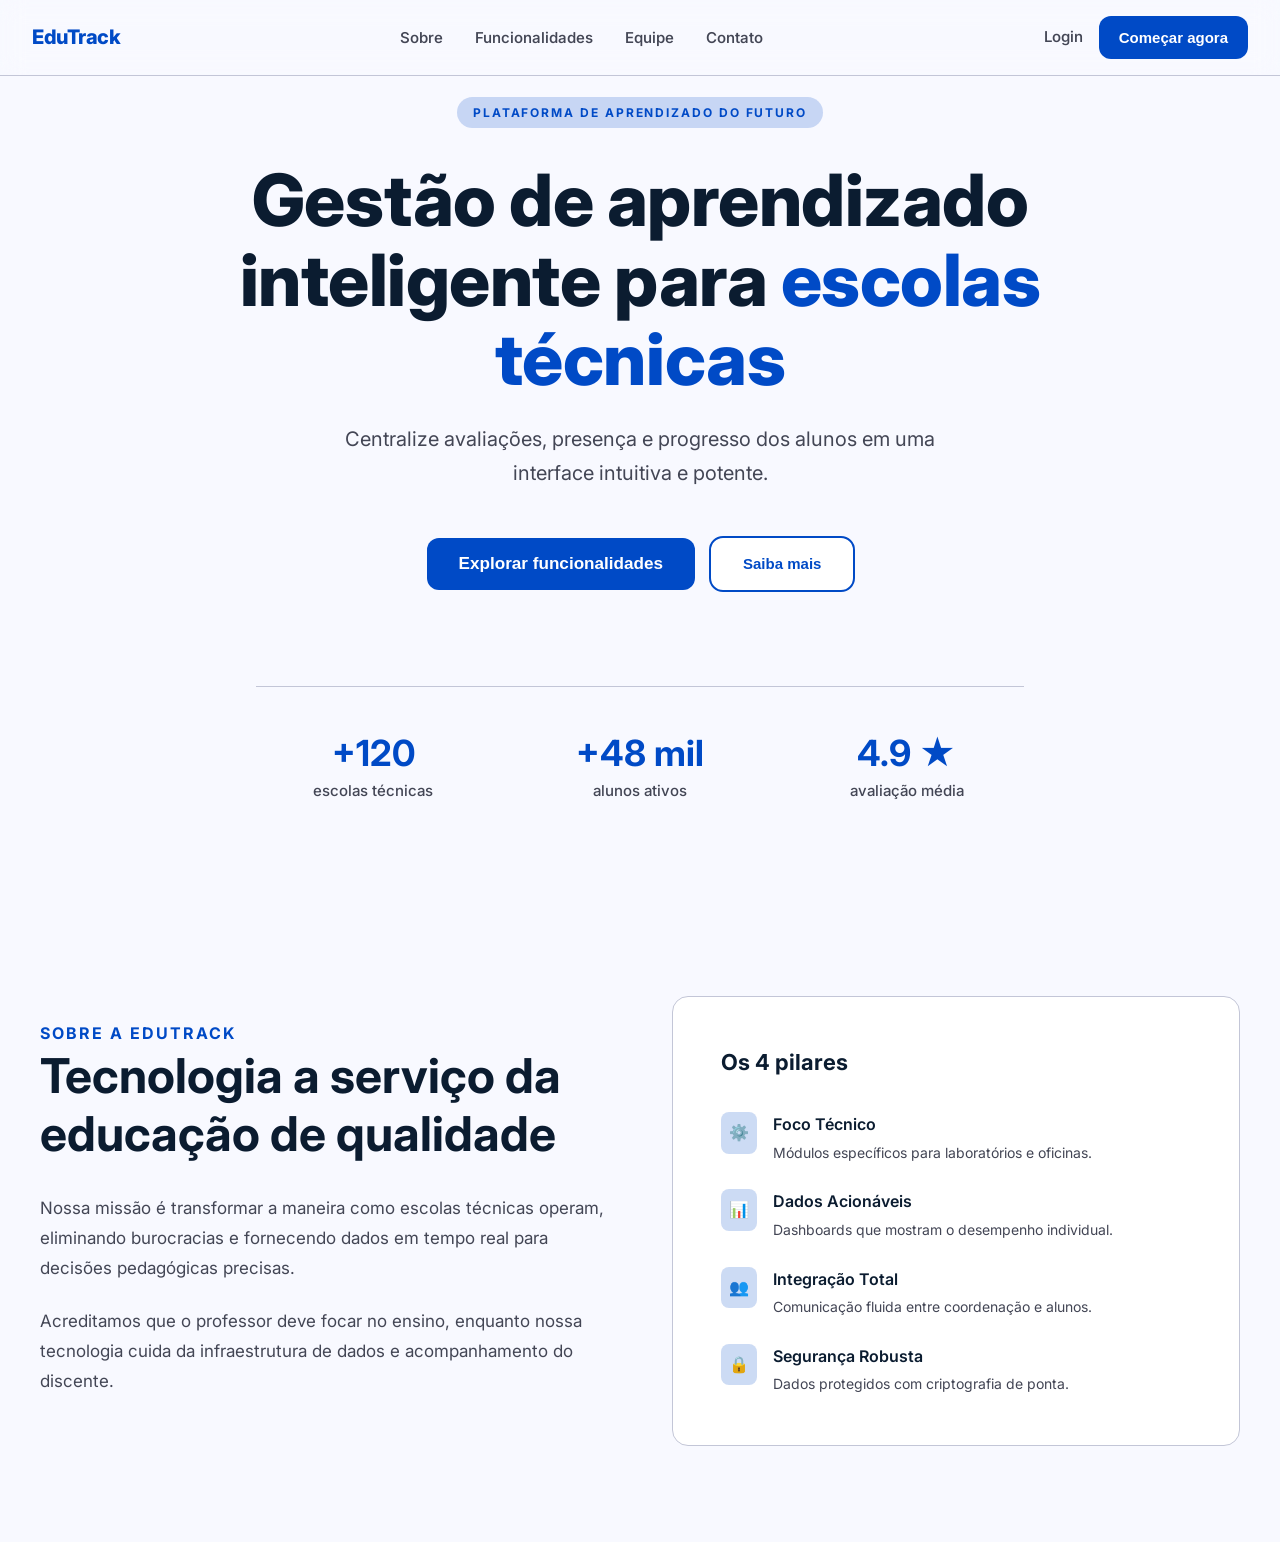
==== aula04/landingPage/index.html @ acf1f59e "Realizado comentario no arquivo CSS" ====
<!DOCTYPE html>
<html lang="pt-br">

<head>
    <meta charset="UTF-8">
    <meta name="viewport" content="width=device-width, initial-scale=1.0">

    <link rel="preconnect" href="https://fonts.googleapis.com">
    <link rel="preconnect" href="https://fonts.gstatic.com" crossorigin>
    <link
        href="https://fonts.googleapis.com/css2?family=Inter:ital,opsz,wght@0,14..32,100..900;1,14..32,100..900&family=Roboto:ital,wght@0,100..900;1,100..900&display=swap"
        rel="stylesheet">

    <link rel="stylesheet" href="style.css">


    <title>Landing Page EduTrack</title>
</head>

<body>

    <header class="navbar">
        <nav class="navbar-inner">

            <a href="#" class="navbar-logo">EduTrack</a>

            <ul class="navbar-links">
                <li><a href="#sobre">Sobre</a></li>
                <li><a href="#funcionalidades">Funcionalidades</a></li>
                <li><a href="#equipe">Equipe</a></li>
                <li><a href="#contato">Contato</a></li>
            </ul>

            <div class="navbar-botoes">
                <a href="#login" class="navbar-login-link">Login</a>
                <button class="navbar-button">Começar agora</button>
            </div>



        </nav>
    </header>

    <main>

        <section class="hero">

            <span class="hero-label">Plataforma de aprendizado do futuro</span>
            <h1 class="hero-titulo">
                Gestão de aprendizado inteligente para <span>escolas técnicas</span>
            </h1>
            <p class="hero-subtitulo">
                Centralize avaliações, presença e progresso dos alunos em uma interface intuitiva e potente.
            </p>

            <div class="hero-botoes">
                <button class="btn-funcionalidades">Explorar funcionalidades</button>
                <button class="btn-saiba-mais">Saiba mais</button>
            </div>

            <div class="hero-estatisticas">
                <!-- Primeiro item -->
                <div class="hero-estatisticas-item">
                    <span class="dados-numeros">+120</span>
                    <span class="dados-descricao">escolas técnicas</span>
                </div>
                <!-- Segundo item -->
                <div class="hero-estatisticas-item">
                    <span class="dados-numeros">+48 mil</span>
                    <span class="dados-descricao">alunos ativos</span>
                </div>
                <!-- Terceiro item -->
                <div class="hero-estatisticas-item">
                    <span class="dados-numeros">4.9 ★</span>
                    <span class="dados-descricao">avaliação média</span>
                </div>

            </div>

        </section>

        <section class="sobre">
            <div class="container">

                <div class="sobre-texto">
                    <!-- Início Primeira coluna -> Coluna dos textos -->
                    <span>Sobre a edutrack</span>
                    <h2 class="sobre-titulo">
                        Tecnologia a serviço da educação de qualidade
                    </h2>
                    <p class="sobre-paragrafo">
                        Nossa missão é transformar a maneira como escolas técnicas operam, eliminando burocracias e
                        fornecendo dados em tempo real para decisões pedagógicas precisas.
                    </p>

                    <p class="sobre-paragrafo">
                        Acreditamos que o professor deve focar no ensino, enquanto nossa tecnologia cuida da
                        infraestrutura de dados e acompanhamento do discente.
                    </p>
                </div> <!-- Final primeira coluna -->

                <!-- Início Segunda coluna -> Coluna dos pilares -->
                <div class="sobre-pilares">

                    <h3 class="sobre-pilares-titulo">Os 4 pilares</h3>
                    <ul class="pilares-lista">
                        <li class="pilar">
                            <div class="pilar-icone">⚙️</div>
                            <div>
                                <strong class="pilar-titulo">Foco Técnico</strong>
                                <span class="pilar-descricao">Módulos específicos para laboratórios e oficinas.</span>
                            </div>

                        </li>
                        <li class="pilar">
                            <div class="pilar-icone">📊</div>
                            <div>
                                <strong class="pilar-titulo">Dados Acionáveis</strong>
                                <span class="pilar-descricao">Dashboards que mostram o desempenho individual.</span>
                            </div>

                        </li>
                        <li class="pilar">
                            <div class="pilar-icone">👥</div>
                            <div>
                                <strong class="pilar-titulo">Integração Total</strong>
                                <span class="pilar-descricao">Comunicação fluida entre coordenação e alunos.</span>
                            </div>

                        </li>
                        <li class="pilar">
                            <div class="pilar-icone">🔒</div>
                            <div>
                                <strong class="pilar-titulo">Segurança Robusta</strong>
                                <span class="pilar-descricao">Dados protegidos com criptografia de ponta.</span>
                            </div>

                        </li>
                    </ul>

                </div>

            </div>
        </section>



    </main>


</body>

</html>
---- aula04/landingPage/style.css ----
/*CSS Reset */

* {
    margin: 0;
    padding: 0;
    box-sizing: border-box;
}

/* Declaração das variáveis CSS (Custom Properties) */

:root {
    /* Cores da Landing Page */ 

    --cor-primaria: #004AC6; 
    --cor-primaria-hover: #003EA8;
    --cor-fundo: #F8F9FF;
    --cor-branca: #FFFFFF;
    --cor-fundo-secundario: #EFF4FF;
    --cor-texto: #0B1C30;
    --cor-texto-suave: #434655;
    --cor-borda: #C3C6D7;

    /* Tipografia */
    --fonte-principal: 'Inter';

    /* Espaçamentos - Medida: rem -> Melhor acessibilidade: respeita configuração do usuário */

    --espaco-xs: 0.5rem;    /* 8px */
    --espaco-sm: 1rem;      /* 16px */
    --espaco-md: 1.5rem;    /* 24px */
    --espaco-lg: 2rem;      /* 32px */ 
    --espaco-xl: 3rem;      /* 48px */
    --espaco-xxl: 6rem;     /* 96px */
    
    /* Bordas arredondadas */ 

    --raio-sm: 0.5rem;
    --raio-md: 0.75rem;
    --raio-lg: 1rem;
}

body {
    font-family: var(--fonte-principal);
    background-color: var(--cor-fundo);
    color: var(--cor-texto);
    line-height: 1.6;
}

.navbar {
    /*Fixa o elemento na tela */
    position: fixed;
    top: 0;
    left: 0;
    width: 100%;
    z-index:99999; /* Posicionamento dos itens em camada: FRENTE - SOBREPOSTO */
    backdrop-filter: blur(12px); /* Efeito de vidro opaco */
    border-bottom: 1px solid var(--cor-borda);
}

.navbar-inner {
    display: flex;
    justify-content: space-between;
    align-items: center;
    max-width: 1280px;
    margin: 0 auto; /* Centraliza o elemento horizontalmente */
    padding: var(--espaco-sm) var(--espaco-lg);
}

.navbar-logo {
    font-size: 1.25rem;
    font-weight: 800;
    color: var(--cor-primaria);
    text-decoration: none;
    letter-spacing: -0.03rem;
}

.navbar-links {
    display: flex;
    list-style: none;
    gap: var(--espaco-lg);
}

.navbar-links a {
    text-decoration: none;
    color: var(--cor-texto-suave);
    font-size: 0.9375rem;
    font-weight: 550;
}
/* Comportamento quando o mouse passa por cima */
.navbar-links a:hover {
    color: var(--cor-primaria);
}

.navbar-botoes {
    display: flex;
    align-items: center;
    gap: var(--espaco-sm);
}

.navbar-button {
    background-color: var(--cor-primaria);
    border: none;
    color: var(--cor-branca);
    font-size: 0.9375rem;
    font-weight: 700;
    padding: 0.8rem 1.25rem;
    border-radius: var(--raio-md);
    cursor: pointer; /* Mãozinha aparecendo no botão */
    transition: all 0.15s ease;

}
/* Dentro do hover só adicionamos o que será alterado */
.navbar-button:hover {
    background-color: var(--cor-primaria-hover);
    transform: scale(1.05);
}

.navbar-login-link {
    text-decoration: none;
    color: var(--cor-texto-suave);
    font-weight: 550;
    font-size: 0.9375rem;

}

.navbar-login-link:hover {
    color: var(--cor-primaria-hover);
}

.hero {
    /* vh = viewport height. 100vh = altura total da janela */
    min-height: 100vh;
    display: flex;
    flex-direction: column;
    align-items: center;
    justify-content: center;
    padding: var(--espaco-lg) var(--espaco-xxl) ;

}

.hero-label {
    display: inline-block;
    /* background-color: #0049c638 ; */
    background-color: color-mix(in srgb, var(--cor-primaria) 20%, transparent);
    text-transform: uppercase;
    color: var(--cor-primaria);
    font-size: 0.75rem;
    font-weight: 700;
    letter-spacing: 0.12rem;
    padding: 0.375rem 1rem;
    border-radius: var(--raio-lg);
    margin-bottom: var(--espaco-lg);

}

.hero-titulo {
    /* clamp(mínimo, ideal, máximo) significa:
        - Nunca menor que "mínimo" - em telas pequenas
        - Tamanho ideal
        - Nunca maior que "máximo" - em telas grandes
    */
    font-size: clamp(2.5rem, 5.7rem, 4.5rem);
    font-weight: 800;
    line-height: 1.1;
    letter-spacing: -0.03rem;
    color: var(--cor-texto);
    max-width: 56rem;
    text-align: center;
    margin-bottom: var(--espaco-md);

}

.hero-titulo span {
    color: var(--cor-primaria);
}

.hero-subtitulo {
    font-size: clamp(1rem, 1.875rem, 1.25rem);
    color: var(--cor-texto-suave);
    max-width: 42rem;
    line-height: 1.7;
    margin-bottom: var(--espaco-xl);
    text-align: center;
}

.hero-botoes {
    display: flex;
    gap: var(--espaco-sm);
    margin-bottom: var(--espaco-xxl);
}

.btn-funcionalidades {
    background-color: var(--cor-primaria);
    border: none;
    color: var(--cor-branca);
    font-size: 1.07rem;
    font-weight: 700;
    padding: 1rem 2rem;
    border-radius: var(--raio-md);
    cursor: pointer; /* Mãozinha aparecendo no botão */
    transition: all 0.15s ease;

}

.btn-funcionalidades:hover  {
    background-color: var(--cor-primaria-hover);
    transform: scale(1.05);
}

.btn-saiba-mais {
    background-color: var(--cor-branca);
    border: none;
    outline: 2px solid var(--cor-primaria) ;
    color: var(--cor-primaria);
    font-size: 0.9375rem;
    font-weight: 700;
    padding: 1rem 2rem;
    border-radius: var(--raio-md);
    cursor: pointer; /* Mãozinha aparecendo no botão */
    transition: all 0.15s ease;

}

.btn-saiba-mais:hover  {
    transform: scale(1.05);
}

.hero-estatisticas {
    display: grid;
    grid-template-columns: repeat(3, 1fr);
    gap: var(--espaco-lg);
    width: 100%;
    max-width: 48rem;
    padding-top: var(--espaco-xl);
    border-top: 1px solid var(--cor-borda);

}

.hero-estatisticas-item {
    display: flex;
    flex-direction: column;
    align-items: center;
    gap: var(--espaco-xs);
}

.dados-numeros {
    font-size: 2.25rem;
    color: var(--cor-primaria);
    font-weight: 700;
    line-height: 1;
}

.dados-descricao {
    font-size: 0.9375rem;
    color: var(--cor-texto-suave);
    font-weight: 500;
}


.sobre {
    padding: var(--espaco-xxl) 0;
}

.sobre .container {
    display: grid;
    grid-template-columns: 1fr 1fr;
    /* 1fr 1fr -> Duas colunas de tamanhos iguais */
    gap: 4rem;
    align-items: center;
    max-width: 1200px;
    margin: 0 auto;
    
}

.sobre-texto span {
    text-transform: uppercase;
    color: var(--cor-primaria);
    font-weight: 700;
    letter-spacing: 2px;
    margin-bottom: var(--espaco-sm);
}

.sobre-titulo {
    font-size: clamp(1.75rem, 3.5rem, 3rem);
    font-weight: 700;
    line-height: 1.2;
    color: var(--cor-texto);
    margin-bottom: var(--espaco-lg);
}

.sobre-paragrafo {
    font-size: 1.0625rem;
    color: var(--cor-texto-suave);
    line-height: 1.75;
    margin-bottom: var(--espaco-md);
}

.sobre-pilares {
    background-color: var(--cor-branca);
    border: 1px solid var(--cor-borda);
    border-radius: var(--raio-lg);
    padding: var(--espaco-xl);
}

.sobre-pilares-titulo {
    font-size: 1.375rem;
    font-weight: 700;
    color: var(--cor-texto);
    margin-bottom: var(--espaco-lg);
}

.pilares-lista {
    list-style: none;
    display: flex;
    flex-direction: column;
    gap: var(--espaco-md);
}

.pilar {
    display: flex;
    align-items: start;
    gap: var(--espaco-sm);
}

.pilar-icone {
    background-color: color-mix(in srgb, var(--cor-primaria) 20%, transparent);
    padding: var(--espaco-xs);
    border-radius: var(--raio-sm);
}

.pilar-titulo {
    display: block;
    font-weight: 600;
    color: var(--cor-texto);
    margin-bottom: 2px;
}

.pilar-descricao {
    font-size: 0.875rem;
    color: var(--cor-texto-suave);
    line-height: 1.5;
}
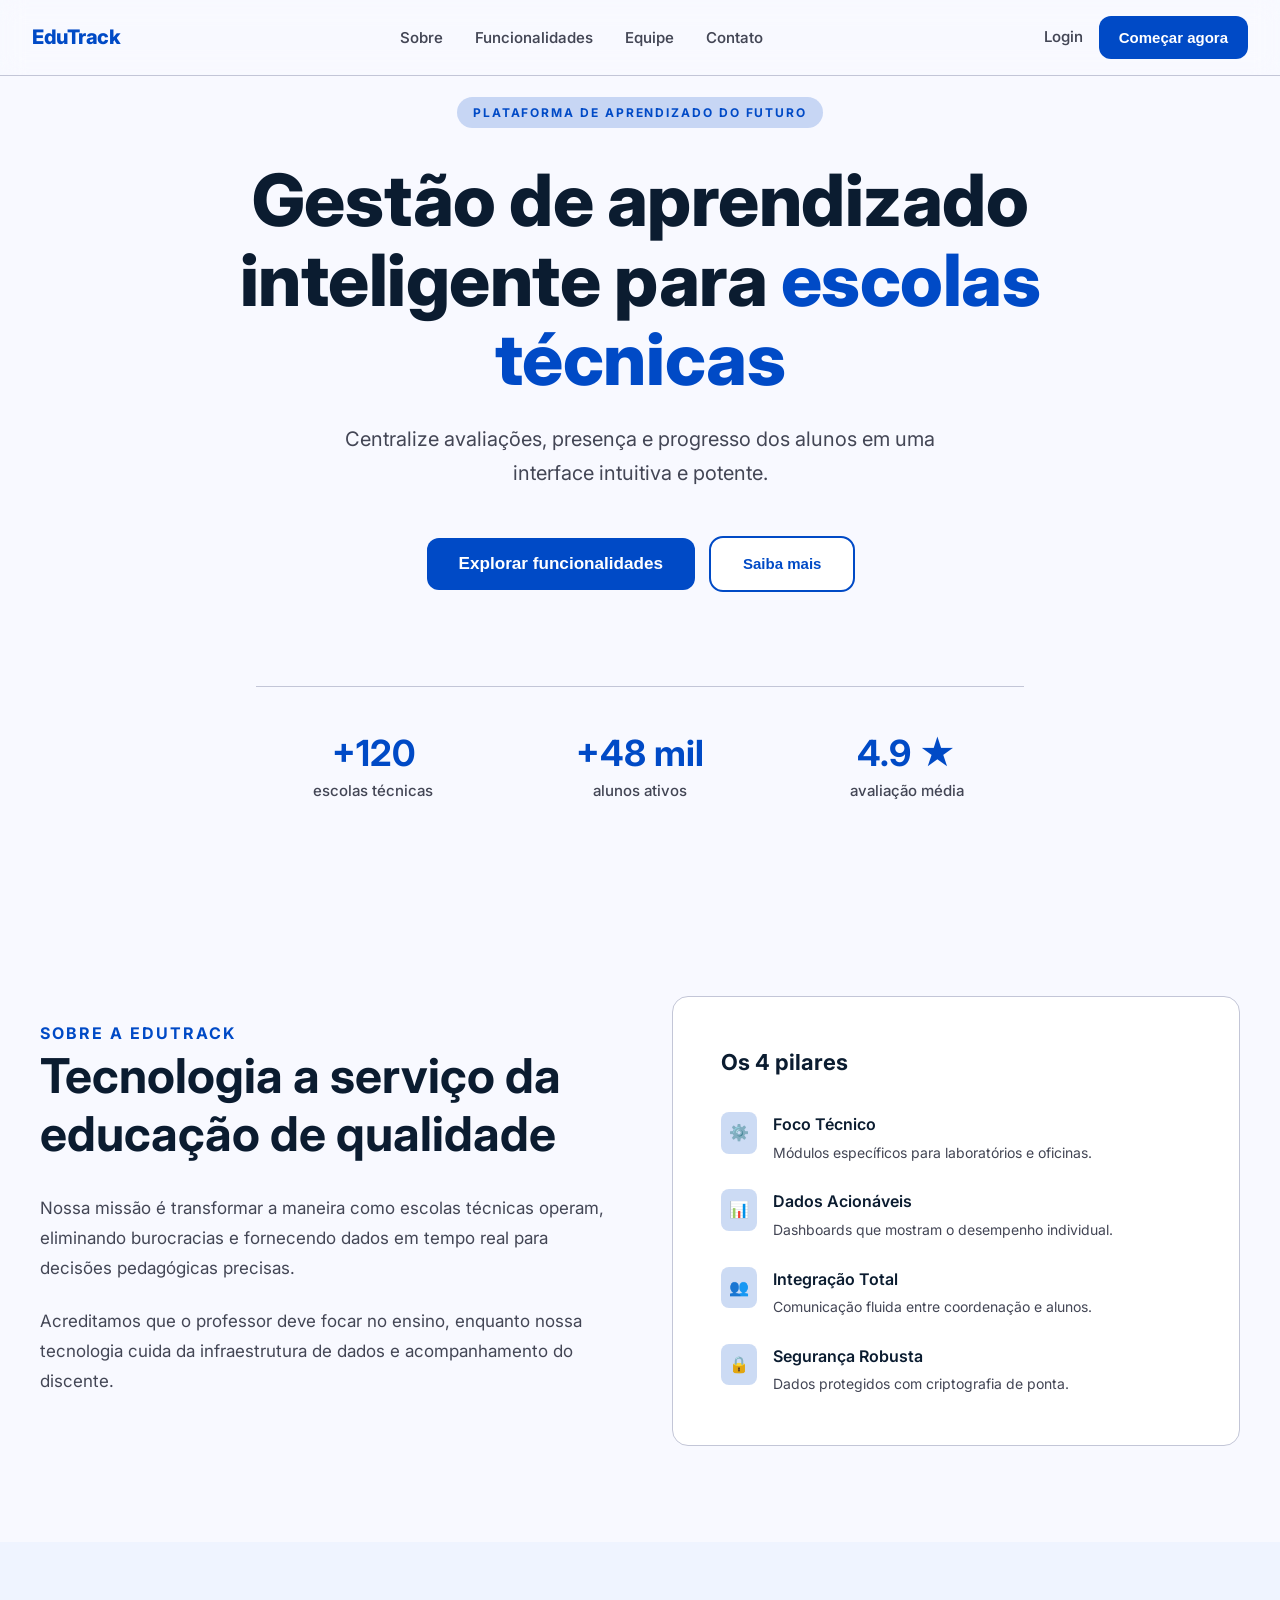
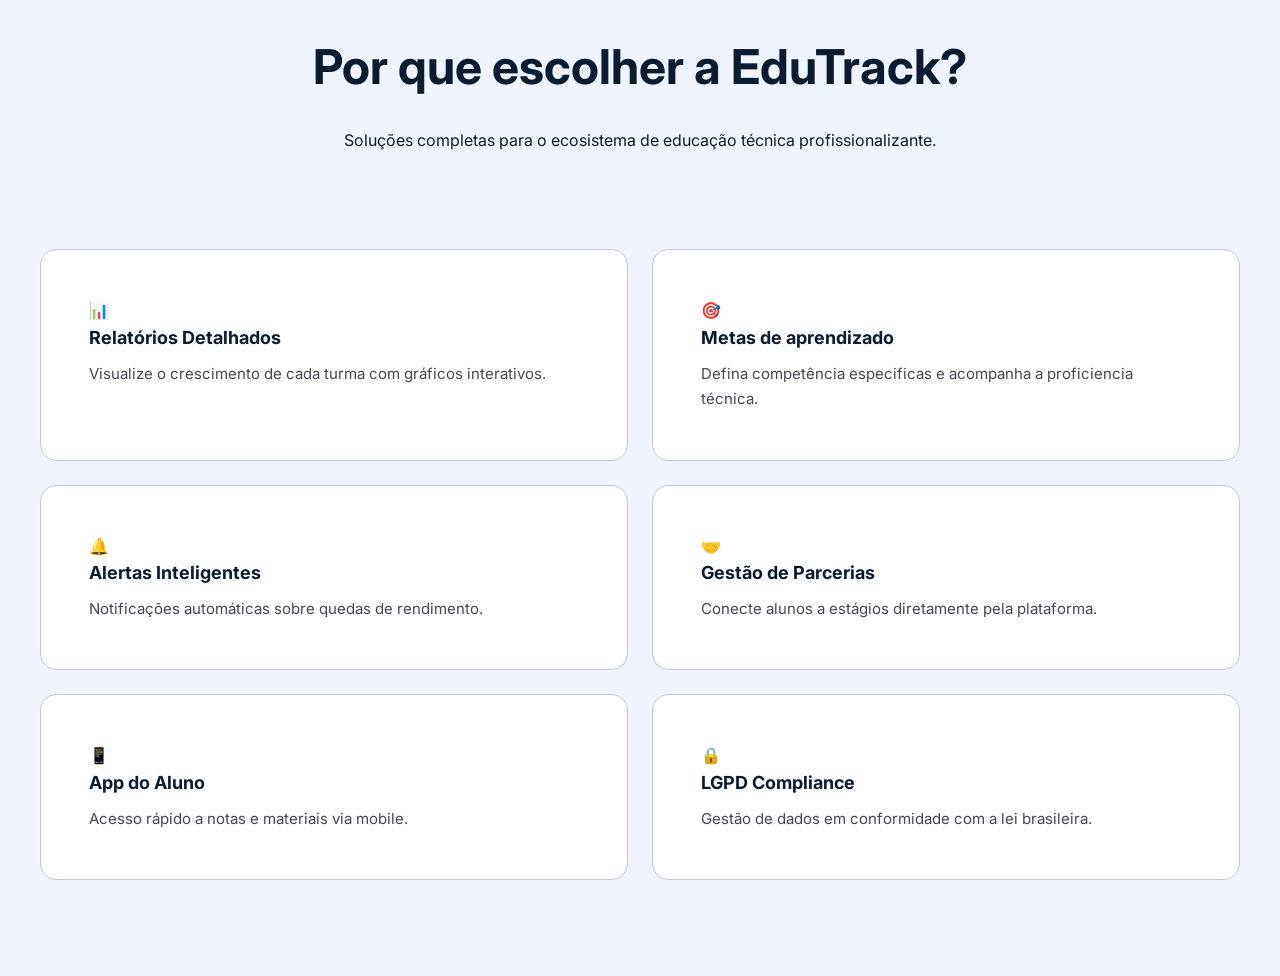
==== commit 82db8b0f: "Finalizado a section Soluções" ====
--- a/aula04/landingPage/index.html
+++ b/aula04/landingPage/index.html
@@ -143,6 +143,70 @@
             </div>
         </section>
 
+        <section class="solucoes">
+
+            <div class="container">
+
+                <header class="solucoes-header">
+                    <h2>Por que escolher a EduTrack?</h2>
+                    <p>Soluções completas para o ecosistema de educação técnica profissionalizante.</p>
+                </header>
+
+                <div class="cards-grid">
+                    
+                    <div class="card">
+
+                        <div class="card-icone">📊</div>
+                        <div class="card-titulo">Relatórios Detalhados</div>
+                        <p class="card-descricao">Visualize o crescimento de cada turma com gráficos interativos.</p>
+
+                    </div>
+
+                    <div class="card">
+
+                        <div class="card-icone">🎯</div>
+                        <div class="card-titulo">Metas de aprendizado</div>
+                        <p class="card-descricao">Defina competência especificas e acompanha a proficiencia técnica.</p>
+
+                    </div>
+
+                    <div class="card">
+
+                        <div class="card-icone">🔔</div>
+                        <div class="card-titulo">Alertas Inteligentes</div>
+                        <p class="card-descricao">Notificações automáticas sobre quedas de rendimento.</p>
+
+                    </div>
+
+                    <div class="card">
+
+                        <div class="card-icone">🤝</div>
+                        <div class="card-titulo">Gestão de Parcerias</div>
+                        <p class="card-descricao">Conecte alunos a estágios diretamente pela plataforma.</p>
+
+                    </div>
+
+                    <div class="card">
+
+                        <div class="card-icone">📱</div>
+                        <div class="card-titulo">App do Aluno</div>
+                        <p class="card-descricao">Acesso rápido a notas e materiais via mobile.</p>
+
+                    </div>
+
+                    <div class="card">
+
+                        <div class="card-icone">🔒</div>
+                        <div class="card-titulo">LGPD Compliance</div>
+                        <p class="card-descricao">Gestão de dados em conformidade com a lei brasileira.</p>
+
+                    </div>
+
+                    
+
+                </div>
+            
+            </div>
 
 
     </main>
--- a/aula04/landingPage/style.css
+++ b/aula04/landingPage/style.css
@@ -44,6 +44,14 @@
     background-color: var(--cor-fundo);
     color: var(--cor-texto);
     line-height: 1.6;
+}
+
+h2 {
+    font-size: clamp(1.75rem, 3.5rem, 3rem);
+    font-weight: 700;
+    line-height: 1.2;
+    color: var(--cor-texto);
+    margin-bottom: var(--espaco-lg);
 }
 
 .navbar {
@@ -339,4 +347,70 @@
     font-size: 0.875rem;
     color: var(--cor-texto-suave);
     line-height: 1.5;
+}
+
+/* SOLUÇÕES ====================================================== */
+
+.solucoes {
+    background-color: var(--cor-fundo-secundario);
+    padding: var(--espaco-xxl) 0;
+}
+
+.solucoes .container {
+    max-width: 1200px;
+    margin: 0 auto;
+}
+
+.solucoes-header {
+    text-align: center;
+    margin-bottom: var(--espaco-xxl);
+}
+
+.solucoes-descricao {
+    text-align: center;
+    font-size: 1.0625rem;
+    color: var(--cor-texto-suave);
+    line-height: 1.75;
+    margin: 0 auto;
+    max-width: 38rem;
+}
+
+.cards-grid {
+    display: grid;
+    /*auto-fill: o grid cria quantas colunas couberem */
+    /*minmax(400px, 1fr): cada coluna tem no minimo 400px e no máximo 1fr(distribui no espaço restante) */
+    grid-template-columns: repeat(auto-fill, minmax(400px, 1fr));
+    gap: var(--espaco-md);
+}
+
+.card {
+    background-color: var(--cor-branca);
+    border: 1px solid var(--cor-borda);
+    border-radius: var(--raio-lg);
+    padding: var(--espaco-xl);
+    transition: transform 0.2s ease;
+}
+
+.card:hover {
+    transform: translateY(-6px);
+    box-shadow: 0 12px 40px #00000020;
+}
+
+.cards-icone {
+    font-size: 2rem;
+    font-weight: 700;
+    margin-bottom: var(--espaco-md);
+}
+
+.card-titulo {
+    font-size: 1.125rem;
+    font-weight: 700;
+    color: var(--cor-texto);
+    margin-bottom: var(--espaco-xs);
+}
+
+.card-descricao {
+    font-size: 0.9375rem;
+    color: var(--cor-texto-suave);
+    line-height: 1.7;
 }
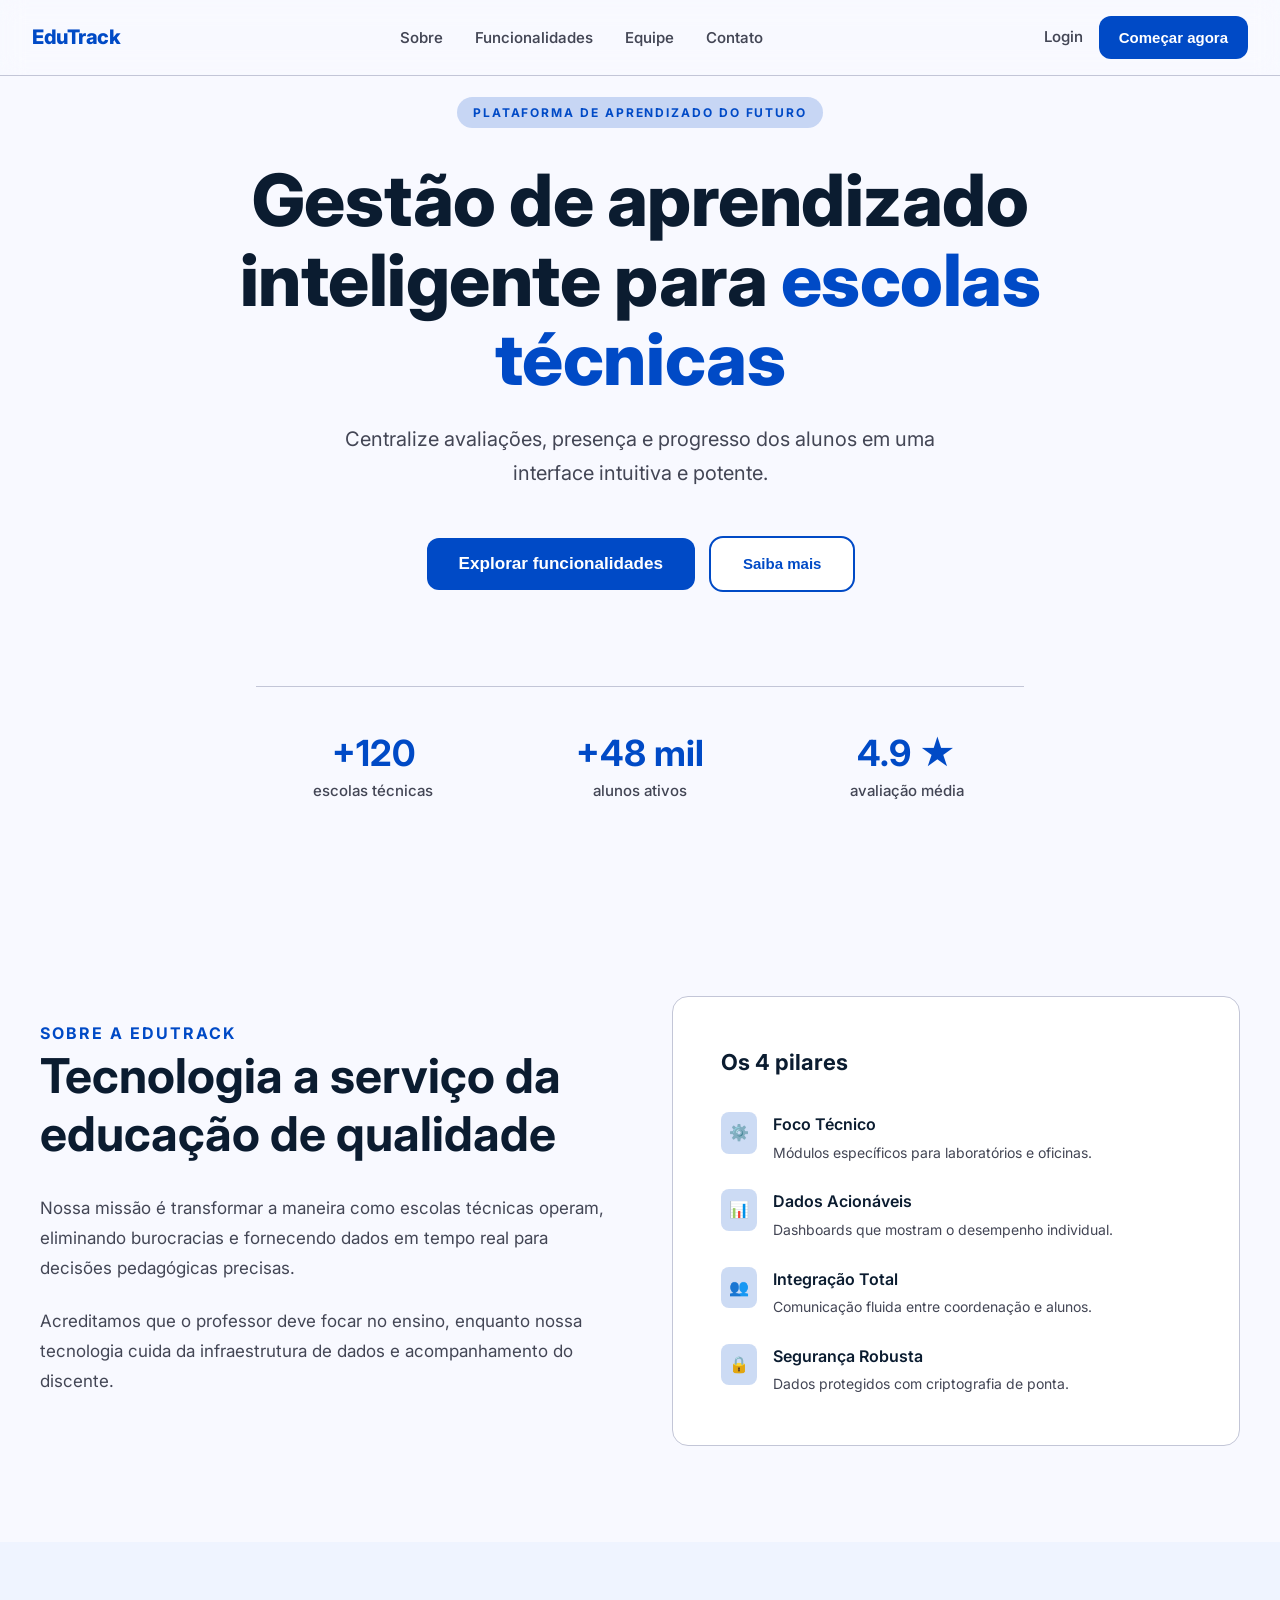
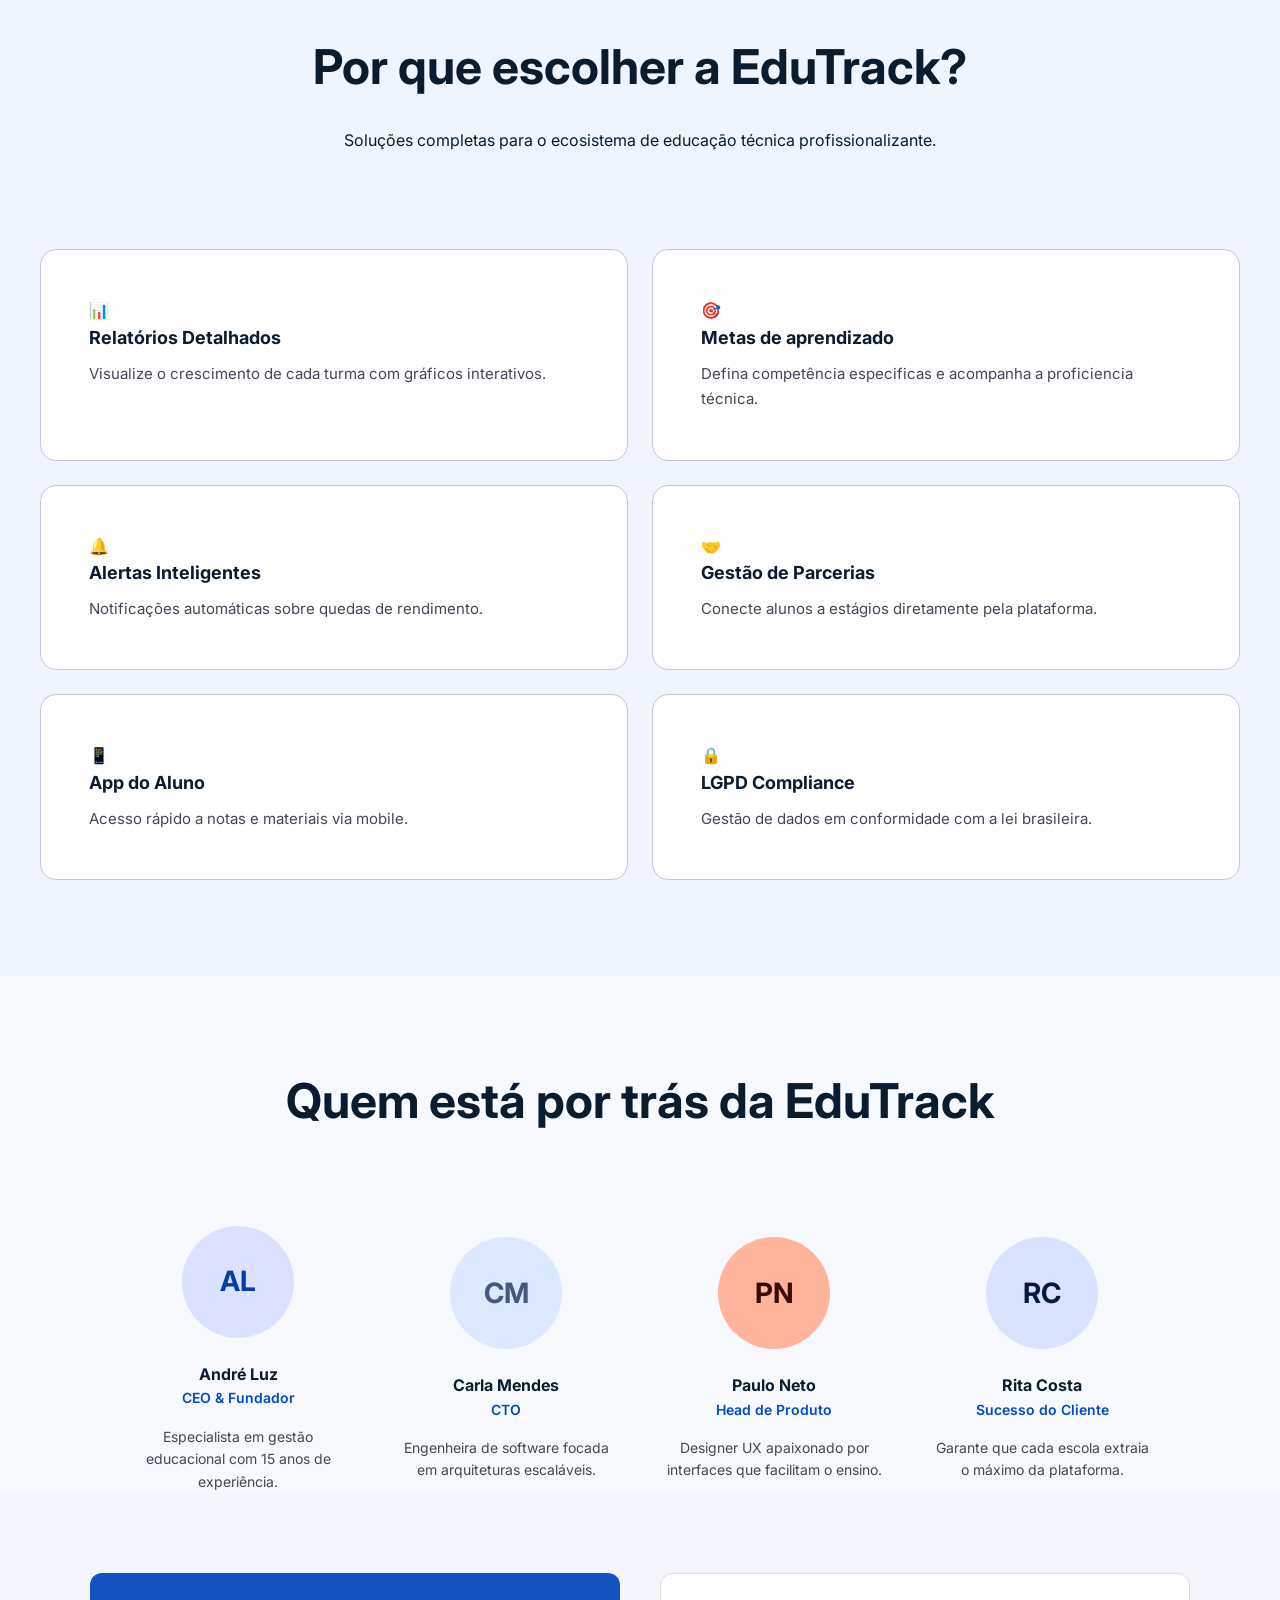
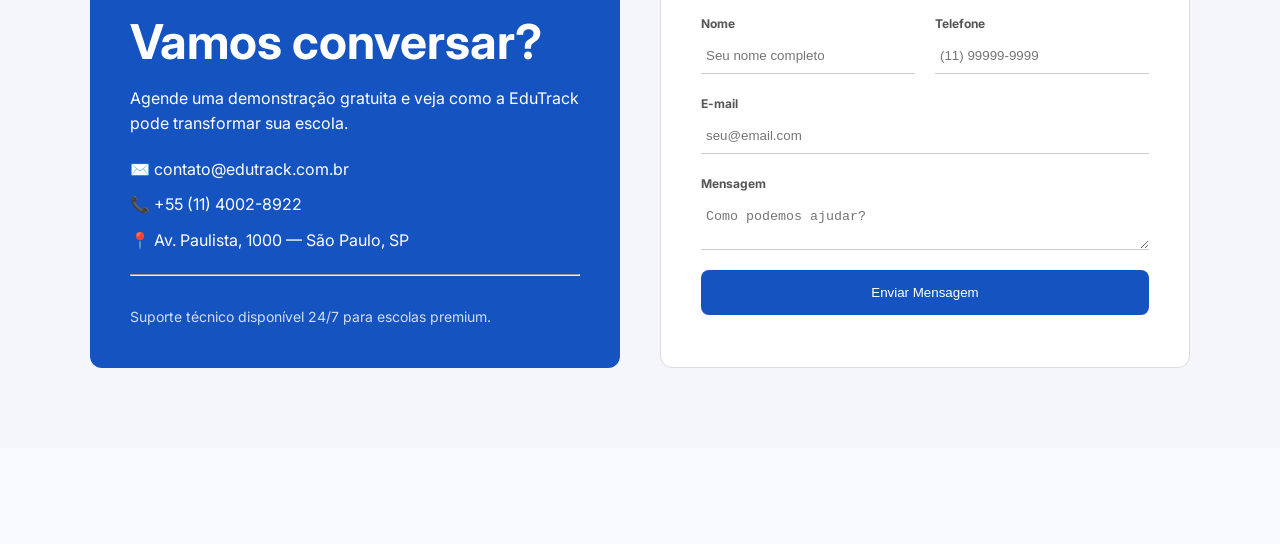
==== commit c9a06607: "Finalizado a Atividade solo" ====
--- a/aula04/landingPage/index.html
+++ b/aula04/landingPage/index.html
@@ -208,8 +208,119 @@
             
             </div>
 
-
-    </main>
+        </section>
+
+        <!-- SECTION EQUIPE-->
+
+        <section class="equipe">
+
+            <div class="container-equipe">
+                <h2>Quem está por trás da EduTrack</h2>
+
+                <div class="dados-equipe">
+
+
+                    <div class="membro-equipe">
+
+                        <div class="avatar" style="background-color: #dbe1ff; color: #003ea8">AL</div>
+                        <h4>André Luz</h4>
+                        <span class="membro-cargo">CEO & Fundador</span>
+                        <p class="membro-descricao">Especialista em gestão educacional com 15 anos de experiência.</p>
+                    
+                    </div>
+
+                    <div class="membro-equipe">
+
+                        <div class="avatar" style="background-color: #dce9ff; color: #465780">CM</div>
+                        <h4>Carla Mendes</h4>
+                        <span class="membro-cargo">CTO</span>
+                        <p class="membro-descricao">Engenheira de software focada em arquiteturas escaláveis.</p>
+                    
+                    </div>
+
+                    <div class="membro-equipe">
+
+                        <div class="avatar" style="background-color: #FFB59C; color: #380C00">PN</div>
+                        <h4>Paulo Neto</h4>
+                        <span class="membro-cargo">Head de Produto</span>
+                        <p class="membro-descricao">Designer UX apaixonado por interfaces que facilitam o ensino.</p>
+                    
+                    </div>
+
+                    <div class="membro-equipe">
+
+                        <div class="avatar" style="background-color: #D9E2FF; color: #051A40">RC</div>
+                        <h4>Rita Costa</h4>
+                        <span class="membro-cargo">Sucesso do Cliente</span>
+                        <p class="membro-descricao">Garante que cada escola extraia o máximo da plataforma.</p>
+                    
+                    </div>
+
+                </div>
+
+            
+            <section class="contato" id="contato">
+    <div class="contato__container">
+
+        <!-- LADO ESQUERDO (INFO) -->
+        <div class="contato__info">
+            <h2>Vamos conversar?</h2>
+
+            <p>
+                Agende uma demonstração gratuita e veja como a EduTrack
+                pode transformar sua escola.
+            </p>
+
+            <ul class="contato__lista">
+                <li>✉️ contato@edutrack.com.br</li>
+                <li>📞 +55 (11) 4002-8922</li>
+                <li>📍 Av. Paulista, 1000 — São Paulo, SP</li>
+            </ul>
+
+            <hr>
+
+            <p class="contato__rodape">
+                Suporte técnico disponível 24/7 para escolas premium.
+            </p>
+        </div>
+
+        <!-- LADO DIREITO (FORMULÁRIO) -->
+        <div class="contato__form">
+            <form>
+
+                <div class="form__linha">
+                    <div class="form__campo">
+                        <label for="nome"><b>Nome</b></label>
+                        <input type="text" id="nome" placeholder="Seu nome completo" required>
+                    </div>
+
+                    <div class="form__campo">
+                        <label for="telefone"><b>Telefone</b></label>
+                        <input type="tel" id="telefone" placeholder="(11) 99999-9999" required>
+                    </div>
+                </div>
+
+                <div class="form__campo">
+                    <label for="email"><b>E-mail</b></label>
+                    <input type="email" id="email" placeholder="seu@email.com" required>
+                </div>
+
+                <div class="form__campo">
+                    <label for="mensagem"><b>Mensagem</b></label>
+                    <textarea id="mensagem" placeholder="Como podemos ajudar?" required></textarea>
+                </div>
+
+                <button type="submit" class="btn-enviar">
+                    Enviar Mensagem
+                </button>
+
+            </form>
+        </div>
+
+    </div>
+</section>
+    
+        </main>
 
 
 </body>
--- a/aula04/landingPage/style.css
+++ b/aula04/landingPage/style.css
@@ -413,4 +413,167 @@
     font-size: 0.9375rem;
     color: var(--cor-texto-suave);
     line-height: 1.7;
+}
+
+/* EQUIPES ====================================================== */
+
+.equipe {
+    padding: var(--espaco-xxl) 0;
+}
+
+.container-equipe {
+    max-width: 1280px;
+    width: 100%;
+    margin: 0 auto;
+    text-align: center;
+}
+
+.dados-equipe {
+    display: flex;
+    flex-wrap: wrap;
+    justify-content: center;
+    gap: var(--espaco-xl);
+    margin-top: var(--espaco-xxl);
+}
+
+.membro-equipe {
+    width: 100%;
+    max-width: 220px;
+    display: flex;
+    flex-direction: column;
+    align-items: center;
+    justify-content: center;
+}
+
+.avatar {
+    width: 112px;
+    height: 112px;
+    display: flex;
+    justify-content: center;
+    align-items: center;
+    font-size: 1.75rem;
+    font-weight: 700;
+    border-radius: 50%;
+    margin-bottom: var(--espaco-md);
+}
+
+.avatar-hover {
+    transition: scale(1.2);
+    transition: ease 0.3s;
+}
+
+.membro-cargo {
+    font-size: 0.875rem;
+    font-weight: 600;
+    color: var(--cor-primaria);
+    margin-bottom: var(--espaco-sm);
+}
+
+.membro-descricao {
+    font-size: 0.875rem;
+    color: var(--cor-texto-suave);
+}
+
+.contato {
+    background-color: var(--cor-fundo-secundario);
+    padding: var(--espaco-xxl) 0;
+    box-sizing: border-box;
+    margin: 0;
+}
+
+.contato {
+    background: #f4f6fb;
+    padding: 80px 20px;
+    display: flex;
+    justify-content: center;
+}
+
+.contato__container {
+    display: grid;
+    grid-template-columns: 1fr 1fr;
+    gap: 40px;
+    max-width: 1100px;
+    width: 100%;
+}
+
+/* LADO ESQUERDO */
+.contato__info {
+    background: #1554c0;
+    color: white;
+    padding: 40px;
+    border-radius: 12px;
+    text-align: start;
+}
+
+.contato__info h2 {
+    margin-bottom: 15px;
+    color: white;
+}
+
+.contato__lista {
+    margin: 20px 0;
+    list-style: none;
+}
+
+.contato__lista li {
+    margin-bottom: 10px;
+}
+
+.contato__rodape {
+    margin-top: 30px;
+    font-size: 14px;
+    opacity: 0.8;
+}
+
+/* FORMULÁRIO */
+.contato__form {
+    background: #fff;
+    padding: 40px;
+    border-radius: 12px;
+    border: 1px solid #ddd;
+    text-align: start;
+}
+
+.form__linha {
+    display: flex;
+    gap: 20px;
+}
+
+.form__campo {
+    display: flex;
+    flex-direction: column;
+    width: 100%;
+    margin-bottom: 20px;
+}
+
+.form__campo label {
+    font-size: 12px;
+    margin-bottom: 5px;
+    color: #555;
+}
+
+.form__campo input,
+.form__campo textarea {
+    border: none;
+    border-bottom: 1px solid #ccc;
+    padding: 10px 5px;
+    outline: none;
+}
+
+.textarea {
+    resize: none;
+}
+
+.btn-enviar {
+    width: 100%;
+    background: #1554c0;
+    color: white;
+    border: none;
+    padding: 15px;
+    border-radius: 8px;
+    cursor: pointer;
+}
+
+.btn-enviar:hover {
+    background: #0f3f94;
 }
